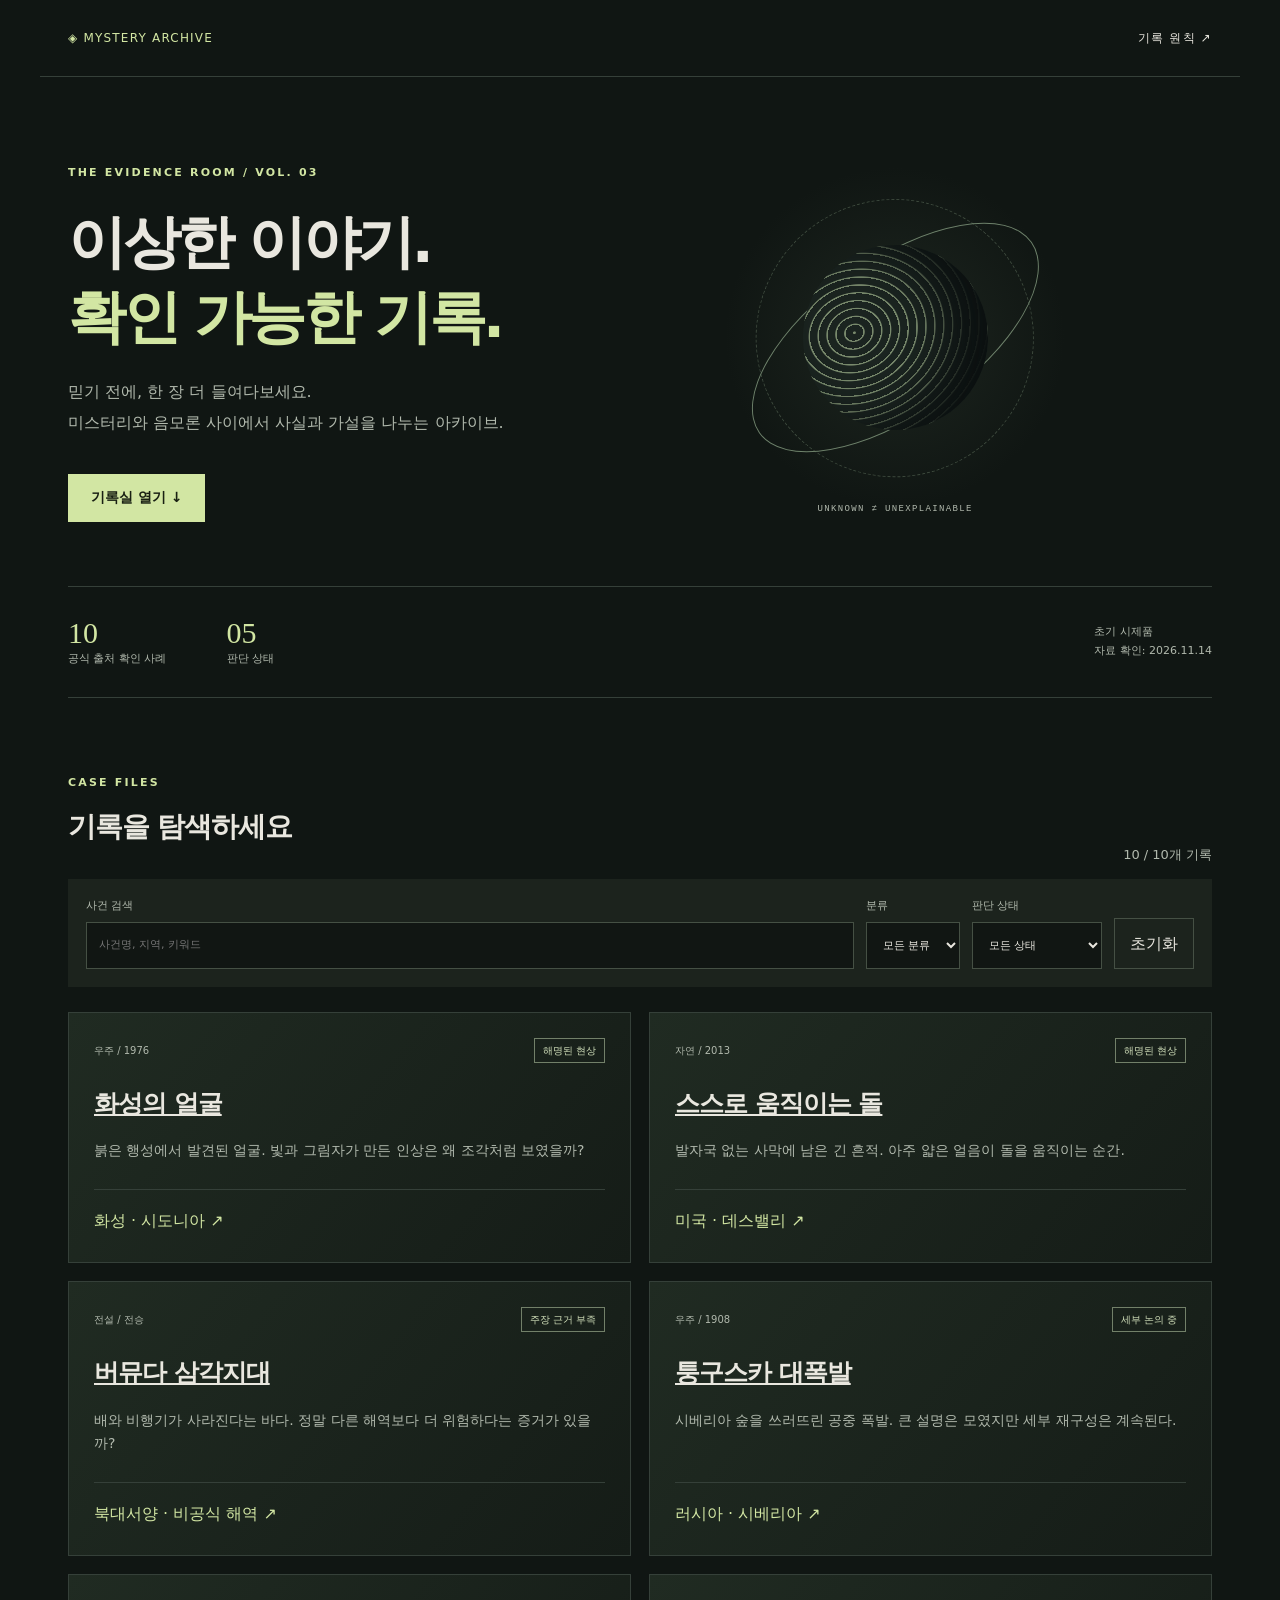
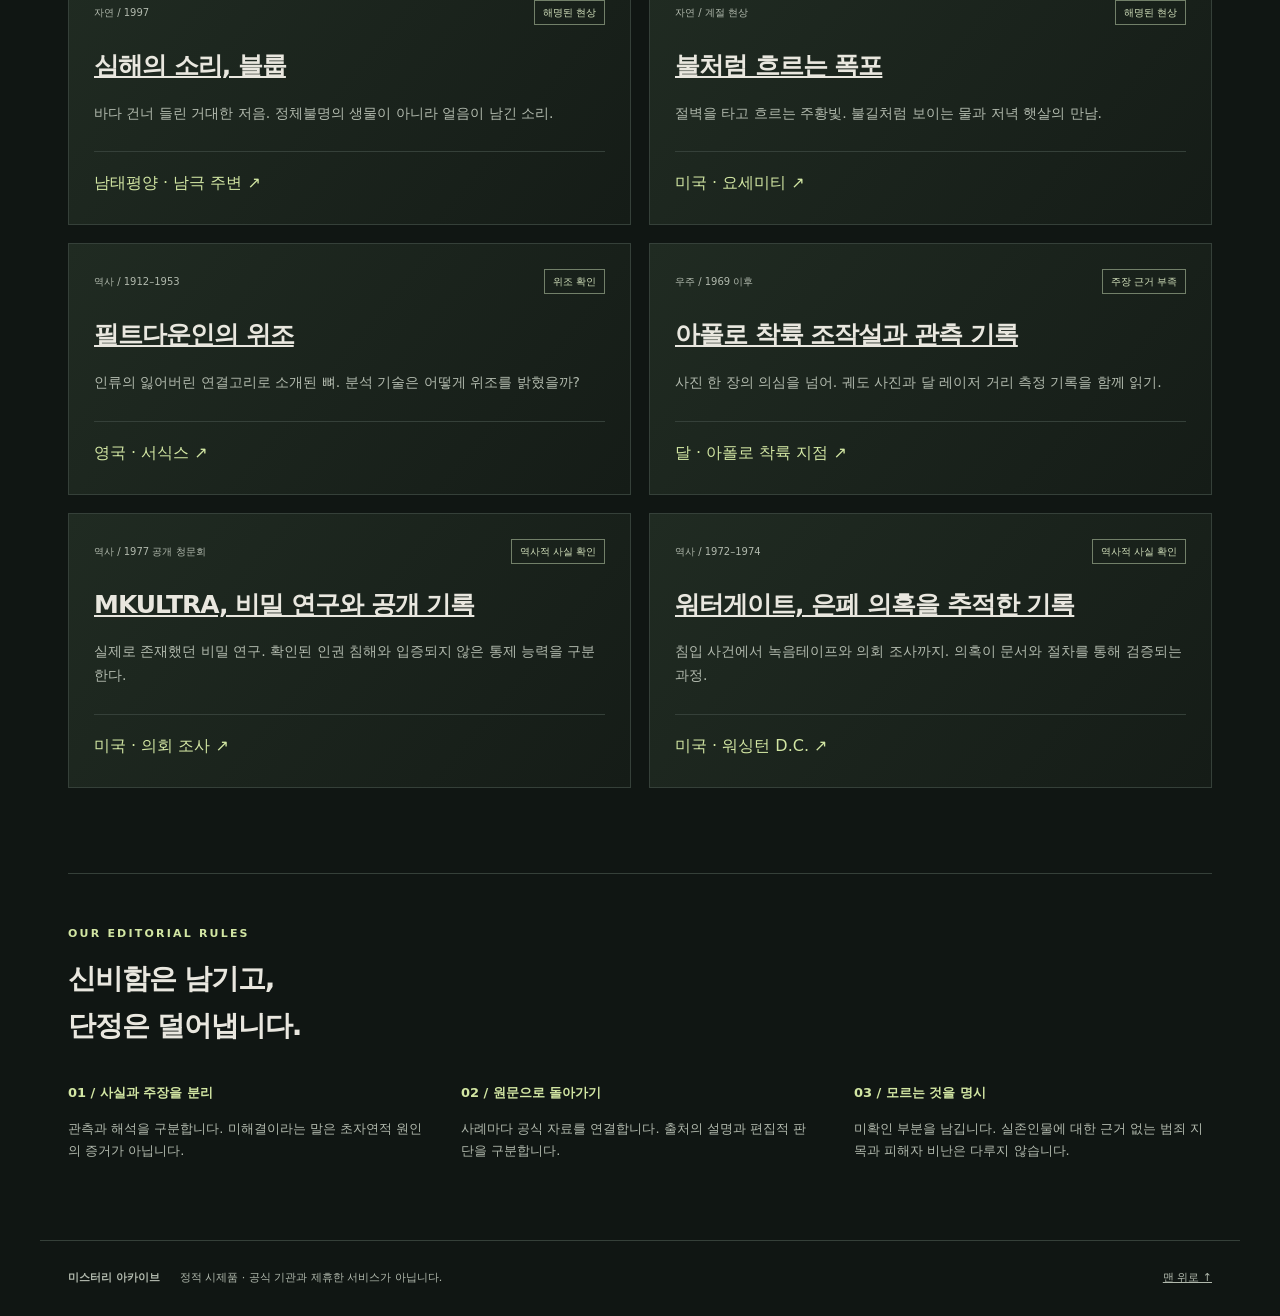
==== index.html @ 91e20eb3 "Publish source-backed static mystery archive" ====
<!doctype html><html lang="ko"><head><meta charset="utf-8"><meta name="viewport" content="width=device-width,initial-scale=1"><meta name="robots" content="noindex,nofollow"><meta name="description" content="미스터리·음모론을 공식 기록으로 살펴보는 한국어 아카이브. 사실, 주장, 불확실성을 구분합니다."><title>미스터리 아카이브 — 증거를 따라가는 기록실</title><link rel="stylesheet" href="style.css"><link rel="canonical" href="https://emfls.github.io/mystery-atlas/">
</head><body><a class="skip" href="#archive">본문으로 이동</a><header><a href="#" class="brand">◈ MYSTERY ARCHIVE</a><a href="#principles">기록 원칙 ↗</a></header><main><section class="hero"><div><p class="eyebrow">THE EVIDENCE ROOM / VOL. 03</p><h1>이상한 이야기.<br><em>확인 가능한 기록.</em></h1><p class="intro">믿기 전에, 한 장 더 들여다보세요.<br>미스터리와 음모론 사이에서 사실과 가설을 나누는 아카이브.</p><a class="primary" href="#archive">기록실 열기 ↓</a></div><div class="diagram" aria-hidden="true"><div class="orbit"></div><div class="orbit second"></div><div class="orb"></div><span>UNKNOWN ≠ UNEXPLAINABLE</span></div></section><section class="facts"><div><strong>10</strong><span>공식 출처 확인 사례</span></div><div><strong>05</strong><span>판단 상태</span></div><p>초기 시제품<br>자료 확인: 2026.11.14</p></section><section id="archive"><div class="section-top"><div><p class="eyebrow">CASE FILES</p><h2>기록을 탐색하세요</h2></div><p id="count" aria-live="polite"></p></div><form id="filters"><label class="search">사건 검색<input id="query" type="search" placeholder="사건명, 지역, 키워드" autocomplete="off"></label><label>분류<select id="category"><option value="">모든 분류</option><option>우주</option><option>자연</option><option>전설</option><option>역사</option></select></label><label>판단 상태<select id="status"><option value="">모든 상태</option><option>해명된 현상</option><option>세부 논의 중</option><option>주장 근거 부족</option><option>위조 확인</option><option>역사적 사실 확인</option></select></label><button type="reset">초기화</button></form><noscript><p>자바스크립트 없이도 상세 기록을 읽을 수 있습니다.</p><ul><li><a href="cases/mars/">화성의 얼굴</a></li><li><a href="cases/stones/">스스로 움직이는 돌</a></li><li><a href="cases/bermuda/">버뮤다 삼각지대</a></li><li><a href="cases/tunguska/">퉁구스카 대폭발</a></li><li><a href="cases/bloop/">심해의 소리, 블룹</a></li><li><a href="cases/firefall/">불처럼 흐르는 폭포</a></li><li><a href="cases/piltdown/">필트다운인의 위조</a></li><li><a href="cases/apollo/">아폴로 착륙 조작설과 관측 기록</a></li><li><a href="cases/mkultra/">MKULTRA, 비밀 연구와 공개 기록</a></li><li><a href="cases/watergate/">워터게이트, 은폐 의혹을 추적한 기록</a></li></ul></noscript><div id="grid"></div><div id="empty" hidden><h3>일치하는 기록이 없습니다.</h3><p>검색어를 줄이거나 필터를 초기화해 보세요.</p></div></section><section id="principles"><p class="eyebrow">OUR EDITORIAL RULES</p><h2>신비함은 남기고,<br>단정은 덜어냅니다.</h2><div class="rules"><article><b>01 / 사실과 주장을 분리</b><p>관측과 해석을 구분합니다. 미해결이라는 말은 초자연적 원인의 증거가 아닙니다.</p></article><article><b>02 / 원문으로 돌아가기</b><p>사례마다 공식 자료를 연결합니다. 출처의 설명과 편집적 판단을 구분합니다.</p></article><article><b>03 / 모르는 것을 명시</b><p>미확인 부분을 남깁니다. 실존인물에 대한 근거 없는 범죄 지목과 피해자 비난은 다루지 않습니다.</p></article></div></section></main><footer><b>미스터리 아카이브</b><span>정적 시제품 · 공식 기관과 제휴한 서비스가 아닙니다.</span><a href="#">맨 위로 ↑</a></footer><dialog id="detail" aria-labelledby="detail-title"><button id="close">닫기 ×</button><div id="detail-body"></div></dialog><script src="app.js"></script></body></html>
---- style.css ----
:root{color-scheme:dark;--bg:#101613;--line:#354039;--ink:#e9e7df;--muted:#b1b9ad;--accent:#d2e6a3}*{box-sizing:border-box}html{scroll-behavior:smooth}body{margin:0;background:var(--bg);color:var(--ink);font:16px/1.7 system-ui,sans-serif}a{color:inherit}button,input,select{font:inherit}button,a:focus-visible,input:focus-visible,select:focus-visible{outline-offset:5px}header,main,footer{max-width:1200px;margin:auto}header{display:flex;justify-content:space-between;padding:28px;border-bottom:1px solid var(--line);font-size:12px;letter-spacing:.1em}header a{text-decoration:none}.brand{color:var(--accent)}.hero{display:grid;grid-template-columns:1.2fr 1fr;gap:40px;align-items:center;padding:75px 28px 64px}.eyebrow{font-size:11px;letter-spacing:.2em;color:var(--accent);font-weight:700}h1{font-size:clamp(35px,4.6vw,58px);line-height:1.3;letter-spacing:-.06em;margin:22px 0;font-weight:650}h1 em{font-style:normal;color:var(--accent)}.intro{color:var(--muted);line-height:1.9}.primary{display:inline-block;background:var(--accent);color:#192013;padding:12px 23px;text-decoration:none;margin-top:20px;font-size:14px;font-weight:700}.diagram{position:relative;aspect-ratio:1;max-height:370px;display:grid;place-items:center;background:radial-gradient(ellipse at center,#43524244,transparent 65%);overflow:hidden}.orb{width:50%;aspect-ratio:1;border-radius:50%;background:repeating-radial-gradient(ellipse at 30% 40%,#78896c 0 1px,#1b2420 2px 9px);box-shadow:inset -35px -15px 45px #0b1010;transform:rotate(-20deg)}.orbit{position:absolute;width:90%;height:42%;border:1px solid #6e826b;border-radius:50%;transform:rotate(-35deg)}.second{transform:rotate(40deg);width:75%;height:75%;border-style:dashed;opacity:.45}.diagram span{position:absolute;bottom:8px;font:9px monospace;letter-spacing:.15em;color:var(--muted)}.facts{border-block:1px solid var(--line);margin:0 28px 65px;display:flex;align-items:center;gap:60px;padding:25px 0}.facts div{display:grid}.facts strong{font:30px Georgia;color:var(--accent)}.facts span,.facts p{font-size:11px;color:var(--muted)}.facts p{margin-left:auto}#archive{padding:0 28px;scroll-margin-top:20px}.section-top{display:flex;justify-content:space-between;align-items:end}h2{font-size:28px;letter-spacing:-.04em;margin:10px 0 28px}#count{font-size:13px;color:var(--muted)}form{display:flex;gap:12px;padding:18px;background:#1c231d;margin-bottom:25px;align-items:end}label{font-size:11px;color:var(--muted);display:grid;gap:6px}.search{flex:1}input,select{width:100%;background:#111613;color:var(--ink);border:1px solid #455044;padding:11px 12px;min-height:47px;border-radius:0}form button{padding:11px 15px;background:transparent;border:1px solid #455044;color:var(--ink);cursor:pointer;min-height:47px}#grid{display:grid;grid-template-columns:1fr 1fr;gap:18px}.card{border:1px solid var(--line);padding:25px;background:linear-gradient(130deg,#202b22,#151c17);display:flex;flex-direction:column;gap:8px}.meta{display:flex;justify-content:space-between;gap:10px;align-items:center;font-size:10px;color:var(--muted)}.badge{border:1px solid #728069;color:#d1dfba;padding:3px 8px;font-size:10px}.card h3{margin:12px 0 6px;font-size:25px;letter-spacing:-.04em}.card p{color:var(--muted);font-size:14px;margin:0 0 18px}.card button{margin-top:auto;padding:14px 0 0;text-align:left;background:none;border:0;border-top:1px solid var(--line);color:var(--accent);cursor:pointer}.card:hover{border-color:#8b9b77}#empty{padding:40px;text-align:center;border:1px dashed var(--line)}#principles{margin:85px 28px 65px;padding-top:40px;border-top:1px solid var(--line)}.rules{display:grid;grid-template-columns:repeat(3,1fr);gap:35px}.rules b{font-size:13px;color:var(--accent)}.rules p{color:var(--muted);font-size:13px}footer{padding:28px;display:flex;gap:20px;border-top:1px solid var(--line);font-size:11px;color:var(--muted)}footer a{margin-left:auto}dialog{max-width:760px;width:calc(100% - 32px);max-height:90vh;overflow:auto;border:1px solid #65715c;background:#171d19;color:var(--ink);padding:32px}dialog::backdrop{background:#000c;backdrop-filter:blur(4px)}#close{float:right;background:transparent;border:1px solid var(--line);color:var(--ink);padding:8px 13px;cursor:pointer}dialog h2{font-size:32px}dialog h3{font-size:16px;color:var(--accent);margin:28px 0 9px}dialog p,dialog li{font-size:14px}dialog .note{background:#293126;padding:15px;color:#c6d5b4}dialog a{color:var(--accent);overflow-wrap:anywhere}.skip{position:absolute;left:10px;top:-100px}.skip:focus{top:10px;background:white;color:black;padding:10px}@media(max-width:650px){header{padding:20px}.brand{font-size:10px}.hero{display:block;padding:42px 20px 25px}.diagram{max-width:250px;margin:15px auto}.facts{margin:0 20px 40px;gap:24px;flex-wrap:wrap}.facts p{margin:0;width:100%}#archive{padding:0 20px}form{flex-wrap:wrap;padding:12px;gap:10px}.search{flex-basis:100%}label:not(.search){flex:1}form button{width:100%}#grid{grid-template-columns:1fr}.card{padding:22px}#principles{margin:55px 20px}.rules{grid-template-columns:1fr;gap:15px}footer{flex-wrap:wrap;padding:20px}footer span{width:100%;order:3}dialog{padding:22px}dialog h2{font-size:27px}.section-top{align-items:start;gap:10px}#count{white-space:nowrap;margin-top:46px}}@media(prefers-reduced-motion:reduce){html{scroll-behavior:auto}}

.sr{position:absolute;width:1px;height:1px;padding:0;margin:-1px;overflow:hidden;clip:rect(0,0,0,0);white-space:nowrap;border:0}label,input,select{min-width:0}button:focus-visible,a:focus-visible,input:focus-visible,select:focus-visible{outline:2px solid var(--accent)}dialog #close{position:sticky;top:0;background:#171d19;min-height:44px}dialog #detail-title:focus{outline:none}.card button{min-height:48px}dialog{overscroll-behavior:contain}body:has(dialog[open]){overflow:hidden}@media(max-width:380px){header{letter-spacing:0;gap:14px}header>a:last-child{white-space:nowrap}.card .meta{flex-wrap:wrap}.facts{gap:18px}h1{font-size:32px}label:not(.search){flex-basis:100%}}
.case-page{max-width:780px;margin:0 auto;padding:48px 20px}.case-page h1{font-size:clamp(2rem,7vw,3.5rem);line-height:1.2}.case-page h2{margin-top:2.5rem;font-size:1.3rem}.case-page p,.case-page li{line-height:1.85;overflow-wrap:anywhere}.case-page li{margin:.7rem 0}.card h3 a{color:inherit}.case-page aside{border-top:1px solid #35483f;margin-top:3rem}
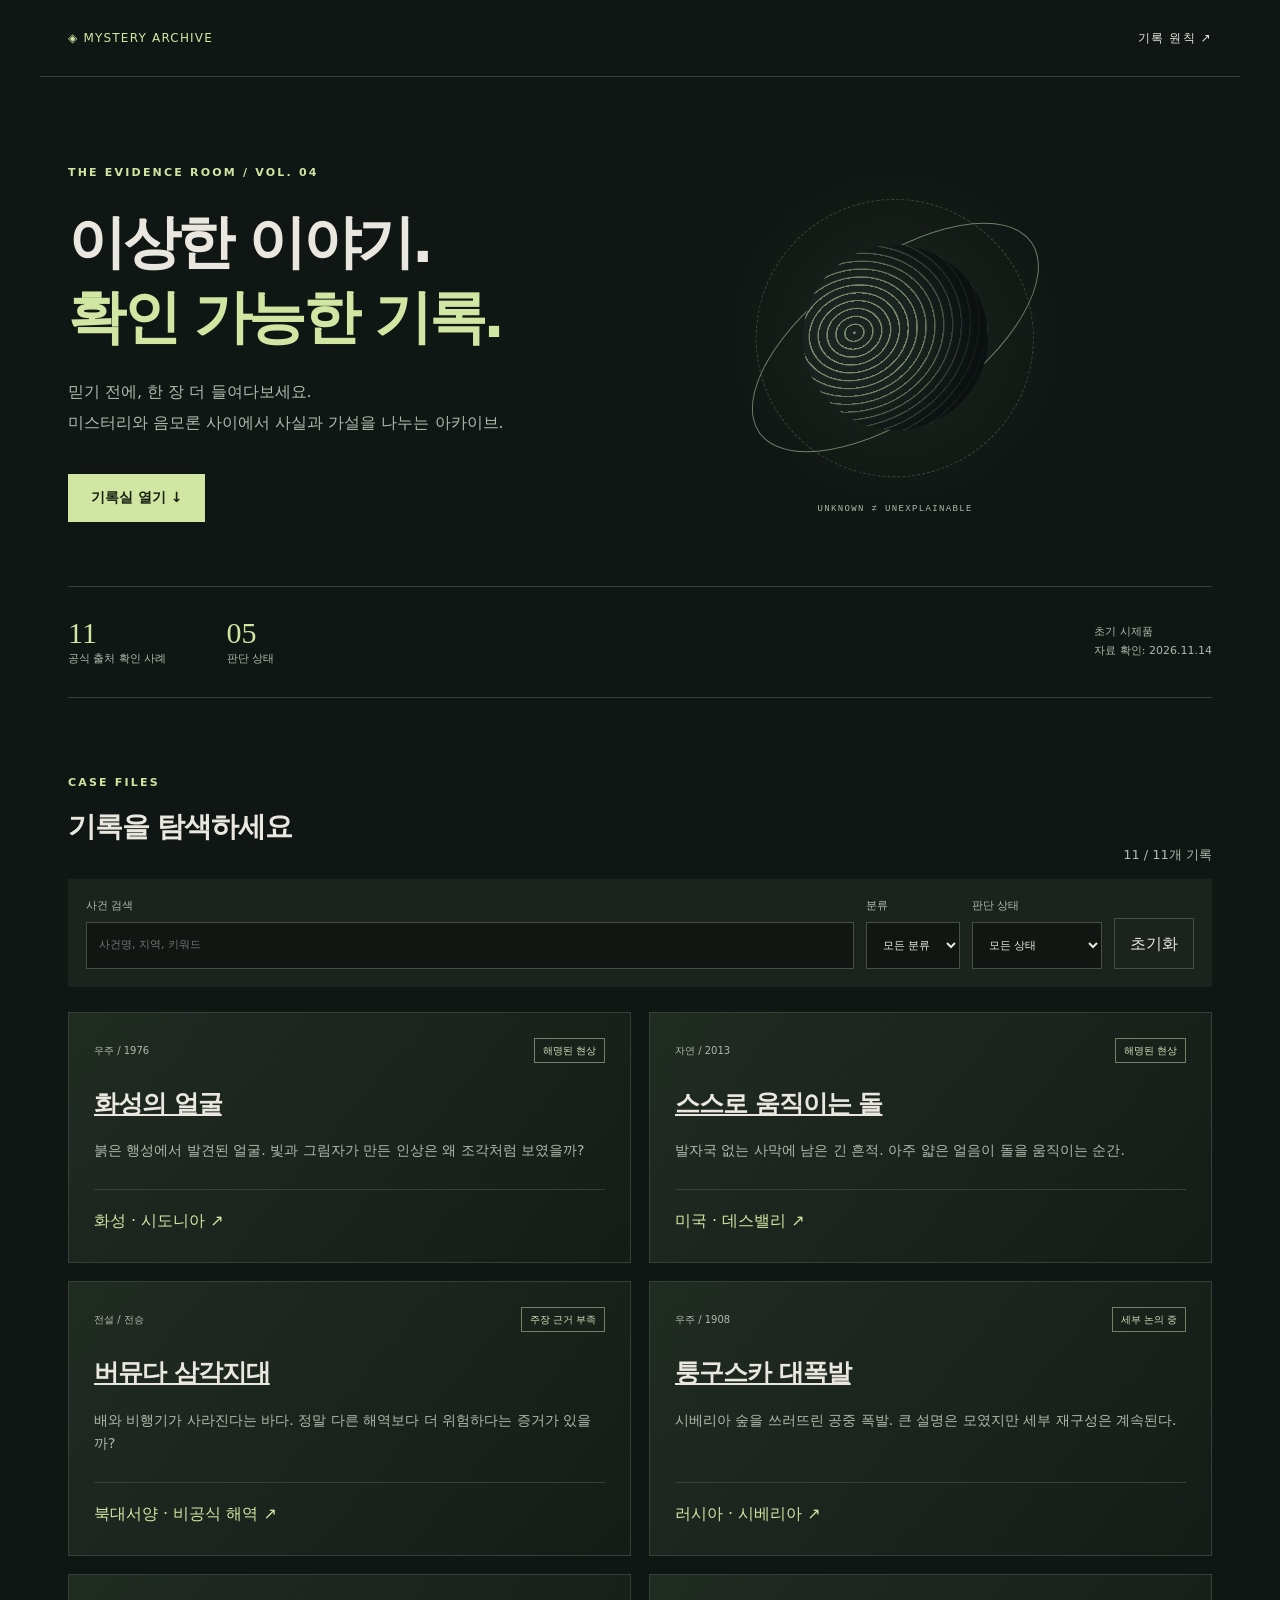
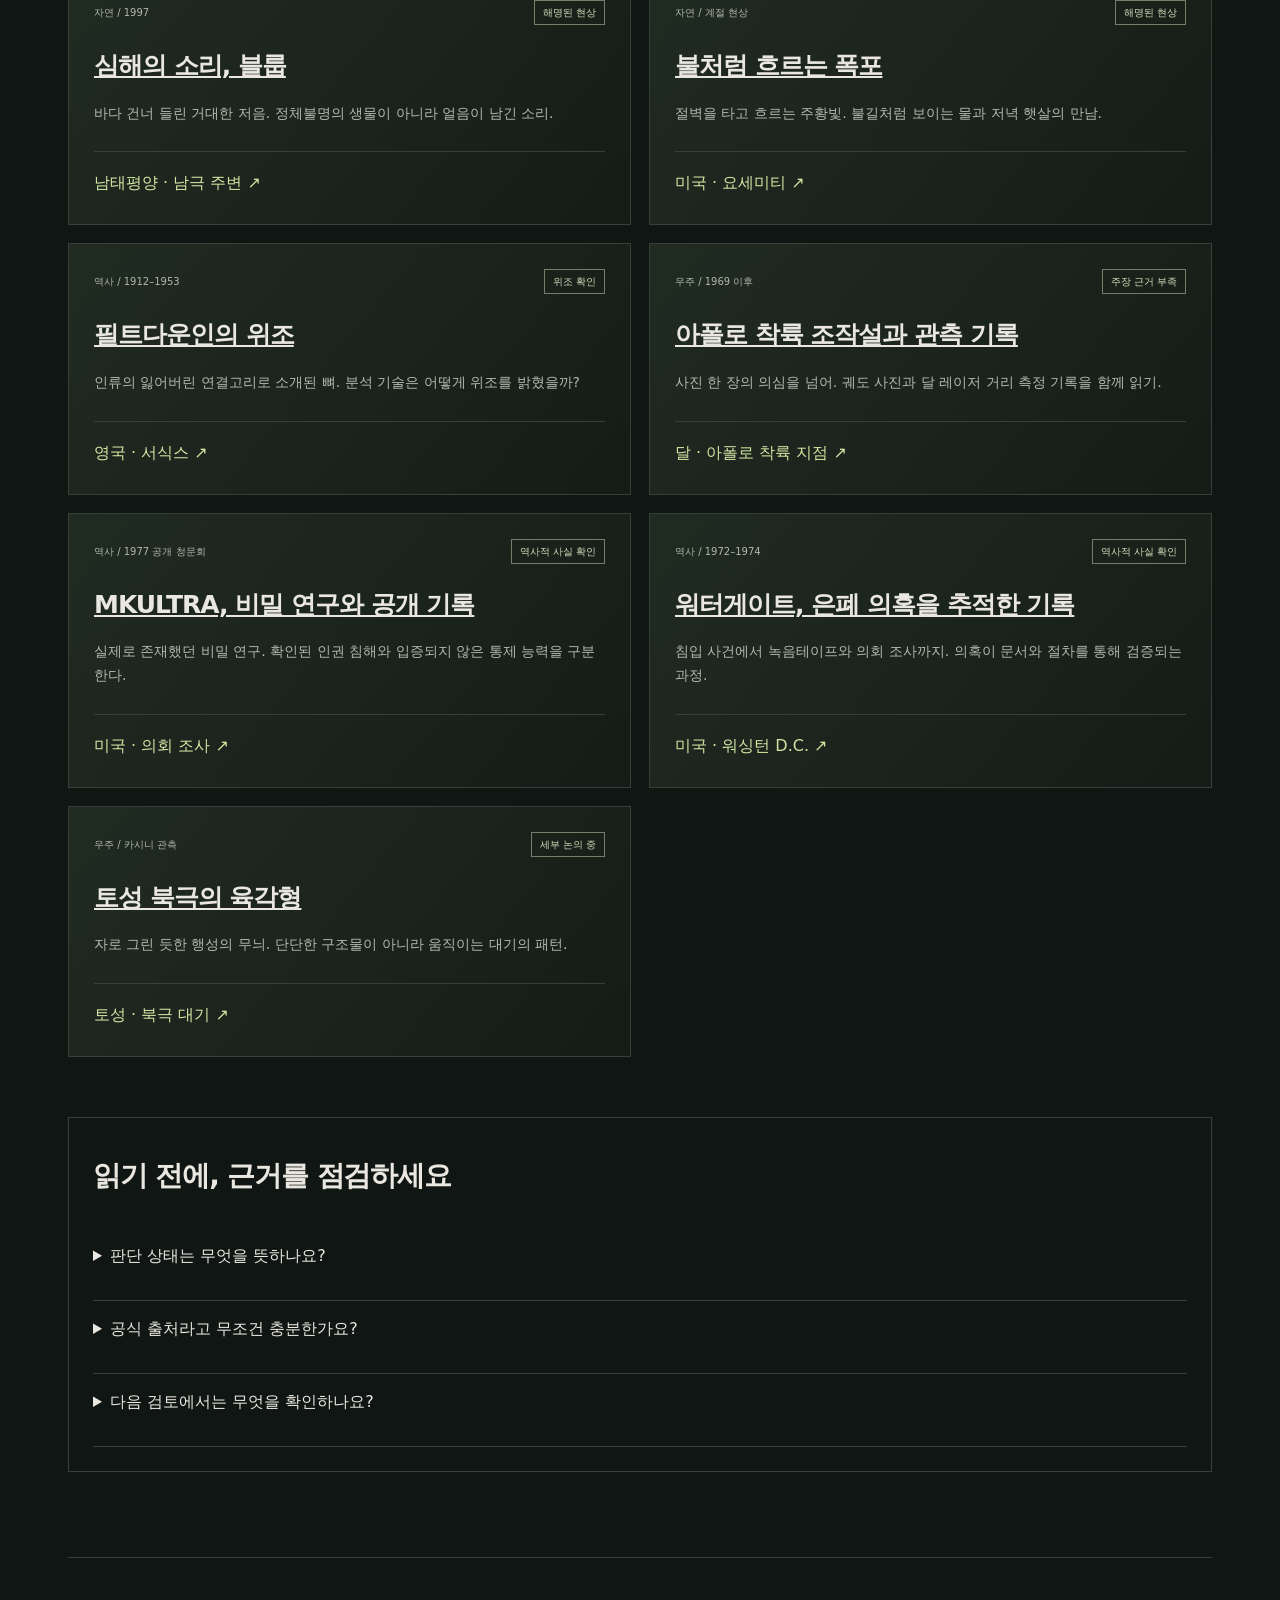
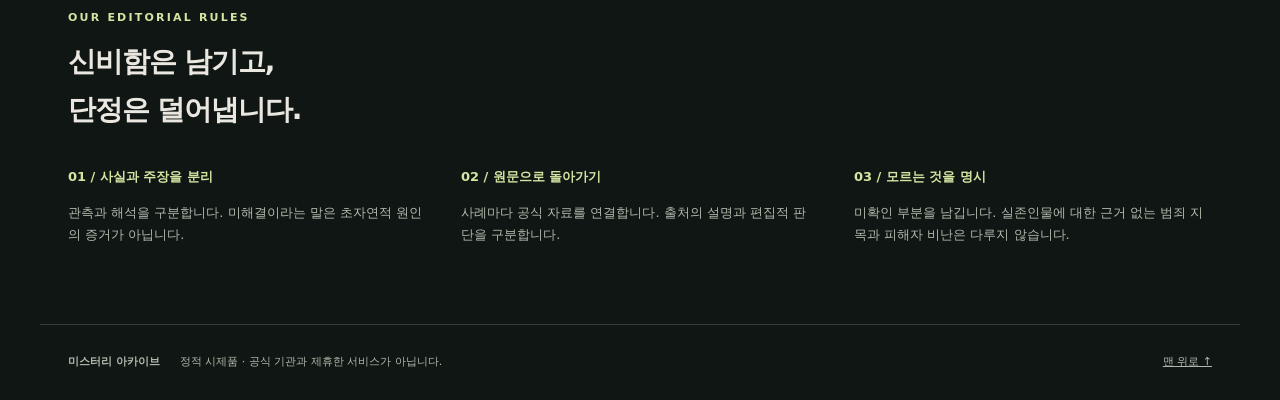
==== commit 2c47f870: "Expand archive with source-checked Saturn hexagon and evidence reading guide" ====
--- a/index.html
+++ b/index.html
@@ -1,2 +1 @@
-<!doctype html><html lang="ko"><head><meta charset="utf-8"><meta name="viewport" content="width=device-width,initial-scale=1"><meta name="robots" content="noindex,nofollow"><meta name="description" content="미스터리·음모론을 공식 기록으로 살펴보는 한국어 아카이브. 사실, 주장, 불확실성을 구분합니다."><title>미스터리 아카이브 — 증거를 따라가는 기록실</title><link rel="stylesheet" href="style.css"><link rel="canonical" href="https://emfls.github.io/mystery-atlas/">
-</head><body><a class="skip" href="#archive">본문으로 이동</a><header><a href="#" class="brand">◈ MYSTERY ARCHIVE</a><a href="#principles">기록 원칙 ↗</a></header><main><section class="hero"><div><p class="eyebrow">THE EVIDENCE ROOM / VOL. 03</p><h1>이상한 이야기.<br><em>확인 가능한 기록.</em></h1><p class="intro">믿기 전에, 한 장 더 들여다보세요.<br>미스터리와 음모론 사이에서 사실과 가설을 나누는 아카이브.</p><a class="primary" href="#archive">기록실 열기 ↓</a></div><div class="diagram" aria-hidden="true"><div class="orbit"></div><div class="orbit second"></div><div class="orb"></div><span>UNKNOWN ≠ UNEXPLAINABLE</span></div></section><section class="facts"><div><strong>10</strong><span>공식 출처 확인 사례</span></div><div><strong>05</strong><span>판단 상태</span></div><p>초기 시제품<br>자료 확인: 2026.11.14</p></section><section id="archive"><div class="section-top"><div><p class="eyebrow">CASE FILES</p><h2>기록을 탐색하세요</h2></div><p id="count" aria-live="polite"></p></div><form id="filters"><label class="search">사건 검색<input id="query" type="search" placeholder="사건명, 지역, 키워드" autocomplete="off"></label><label>분류<select id="category"><option value="">모든 분류</option><option>우주</option><option>자연</option><option>전설</option><option>역사</option></select></label><label>판단 상태<select id="status"><option value="">모든 상태</option><option>해명된 현상</option><option>세부 논의 중</option><option>주장 근거 부족</option><option>위조 확인</option><option>역사적 사실 확인</option></select></label><button type="reset">초기화</button></form><noscript><p>자바스크립트 없이도 상세 기록을 읽을 수 있습니다.</p><ul><li><a href="cases/mars/">화성의 얼굴</a></li><li><a href="cases/stones/">스스로 움직이는 돌</a></li><li><a href="cases/bermuda/">버뮤다 삼각지대</a></li><li><a href="cases/tunguska/">퉁구스카 대폭발</a></li><li><a href="cases/bloop/">심해의 소리, 블룹</a></li><li><a href="cases/firefall/">불처럼 흐르는 폭포</a></li><li><a href="cases/piltdown/">필트다운인의 위조</a></li><li><a href="cases/apollo/">아폴로 착륙 조작설과 관측 기록</a></li><li><a href="cases/mkultra/">MKULTRA, 비밀 연구와 공개 기록</a></li><li><a href="cases/watergate/">워터게이트, 은폐 의혹을 추적한 기록</a></li></ul></noscript><div id="grid"></div><div id="empty" hidden><h3>일치하는 기록이 없습니다.</h3><p>검색어를 줄이거나 필터를 초기화해 보세요.</p></div></section><section id="principles"><p class="eyebrow">OUR EDITORIAL RULES</p><h2>신비함은 남기고,<br>단정은 덜어냅니다.</h2><div class="rules"><article><b>01 / 사실과 주장을 분리</b><p>관측과 해석을 구분합니다. 미해결이라는 말은 초자연적 원인의 증거가 아닙니다.</p></article><article><b>02 / 원문으로 돌아가기</b><p>사례마다 공식 자료를 연결합니다. 출처의 설명과 편집적 판단을 구분합니다.</p></article><article><b>03 / 모르는 것을 명시</b><p>미확인 부분을 남깁니다. 실존인물에 대한 근거 없는 범죄 지목과 피해자 비난은 다루지 않습니다.</p></article></div></section></main><footer><b>미스터리 아카이브</b><span>정적 시제품 · 공식 기관과 제휴한 서비스가 아닙니다.</span><a href="#">맨 위로 ↑</a></footer><dialog id="detail" aria-labelledby="detail-title"><button id="close">닫기 ×</button><div id="detail-body"></div></dialog><script src="app.js"></script></body></html>
+<!doctype html><html lang="ko"><head><meta charset="utf-8"><meta name="viewport" content="width=device-width,initial-scale=1"><meta name="robots" content="noindex,nofollow"><meta name="description" content="미스터리·음모론을 공식 기록으로 살펴보는 한국어 아카이브. 사실, 주장, 불확실성을 구분합니다."><title>미스터리 아카이브 — 증거를 따라가는 기록실</title><link rel="stylesheet" href="style.css"><link rel="canonical" href="https://emfls.github.io/mystery-atlas/"><meta property="og:url" content="https://emfls.github.io/mystery-atlas/"></head><body><a class="skip" href="#archive">본문으로 이동</a><header><a href="#" class="brand">◈ MYSTERY ARCHIVE</a><a href="#principles">기록 원칙 ↗</a></header><main><section class="hero"><div><p class="eyebrow">THE EVIDENCE ROOM / VOL. 04</p><h1>이상한 이야기.<br><em>확인 가능한 기록.</em></h1><p class="intro">믿기 전에, 한 장 더 들여다보세요.<br>미스터리와 음모론 사이에서 사실과 가설을 나누는 아카이브.</p><a class="primary" href="#archive">기록실 열기 ↓</a></div><div class="diagram" aria-hidden="true"><div class="orbit"></div><div class="orbit second"></div><div class="orb"></div><span>UNKNOWN ≠ UNEXPLAINABLE</span></div></section><section class="facts"><div><strong>11</strong><span>공식 출처 확인 사례</span></div><div><strong>05</strong><span>판단 상태</span></div><p>초기 시제품<br>자료 확인: 2026.11.14</p></section><section id="archive"><div class="section-top"><div><p class="eyebrow">CASE FILES</p><h2>기록을 탐색하세요</h2></div><p id="count" aria-live="polite"></p></div><form id="filters"><label class="search">사건 검색<input id="query" type="search" placeholder="사건명, 지역, 키워드" autocomplete="off"></label><label>분류<select id="category"><option value="">모든 분류</option><option>우주</option><option>자연</option><option>전설</option><option>역사</option></select></label><label>판단 상태<select id="status"><option value="">모든 상태</option><option>해명된 현상</option><option>세부 논의 중</option><option>주장 근거 부족</option><option>위조 확인</option><option>역사적 사실 확인</option></select></label><button type="reset">초기화</button></form><noscript><p>자바스크립트 없이도 상세 기록을 읽을 수 있습니다.</p><ul><li><a href="cases/mars/">화성의 얼굴</a></li><li><a href="cases/stones/">스스로 움직이는 돌</a></li><li><a href="cases/bermuda/">버뮤다 삼각지대</a></li><li><a href="cases/tunguska/">퉁구스카 대폭발</a></li><li><a href="cases/bloop/">심해의 소리, 블룹</a></li><li><a href="cases/firefall/">불처럼 흐르는 폭포</a></li><li><a href="cases/piltdown/">필트다운인의 위조</a></li><li><a href="cases/apollo/">아폴로 착륙 조작설과 관측 기록</a></li><li><a href="cases/mkultra/">MKULTRA, 비밀 연구와 공개 기록</a></li><li><a href="cases/watergate/">워터게이트, 은폐 의혹을 추적한 기록</a></li><li><a href="cases/hexagon/">토성 북극의 육각형</a></li></ul></noscript><div id="grid"></div><div id="empty" hidden><h3>일치하는 기록이 없습니다.</h3><p>검색어를 줄이거나 필터를 초기화해 보세요.</p></div></section><section class="evidence-guide" aria-labelledby="evidence-heading"><h2 id="evidence-heading">읽기 전에, 근거를 점검하세요</h2><details><summary>판단 상태는 무엇을 뜻하나요?</summary><p>해명된 현상은 제시한 관측의 설명, 위조 확인은 검사로 확인된 위조, 역사적 사실 확인은 기록으로 확인한 사건을 뜻합니다. 세부 논의 중은 불확실한 부분이 남는다는 뜻이며 모든 가설의 증거가 같다는 의미는 아닙니다. 주장 근거 부족은 제시한 주장이 입증되지 않았다는 편집 판단입니다.</p></details><details><summary>공식 출처라고 무조건 충분한가요?</summary><p>아닙니다. 기관의 설명도 관측 범위·작성 시점·누락된 자료를 확인해야 합니다. 출처 수가 많아도 같은 자료를 되풀이하면 독립 검증이 아닙니다. 각 상세의 사실과 한계를 함께 읽으세요.</p></details><details><summary>다음 검토에서는 무엇을 확인하나요?</summary><p>공개 원문 접근 가능 여부, 후속 관측, 기존 설명의 수정 여부를 확인합니다. 확인일은 사건 발생일이나 실시간 감시 표시가 아닙니다. 이 초기판은 전체 사건을 망라하지 않습니다.</p></details></section><section id="principles"><p class="eyebrow">OUR EDITORIAL RULES</p><h2>신비함은 남기고,<br>단정은 덜어냅니다.</h2><div class="rules"><article><b>01 / 사실과 주장을 분리</b><p>관측과 해석을 구분합니다. 미해결이라는 말은 초자연적 원인의 증거가 아닙니다.</p></article><article><b>02 / 원문으로 돌아가기</b><p>사례마다 공식 자료를 연결합니다. 출처의 설명과 편집적 판단을 구분합니다.</p></article><article><b>03 / 모르는 것을 명시</b><p>미확인 부분을 남깁니다. 실존인물에 대한 근거 없는 범죄 지목과 피해자 비난은 다루지 않습니다.</p></article></div></section></main><footer><b>미스터리 아카이브</b><span>정적 시제품 · 공식 기관과 제휴한 서비스가 아닙니다.</span><a href="#">맨 위로 ↑</a></footer><dialog id="detail" aria-labelledby="detail-title"><button id="close">닫기 ×</button><div id="detail-body"></div></dialog><script src="app.js"></script></body></html>
--- a/style.css
+++ b/style.css
@@ -2,3 +2,5 @@
 
 .sr{position:absolute;width:1px;height:1px;padding:0;margin:-1px;overflow:hidden;clip:rect(0,0,0,0);white-space:nowrap;border:0}label,input,select{min-width:0}button:focus-visible,a:focus-visible,input:focus-visible,select:focus-visible{outline:2px solid var(--accent)}dialog #close{position:sticky;top:0;background:#171d19;min-height:44px}dialog #detail-title:focus{outline:none}.card button{min-height:48px}dialog{overscroll-behavior:contain}body:has(dialog[open]){overflow:hidden}@media(max-width:380px){header{letter-spacing:0;gap:14px}header>a:last-child{white-space:nowrap}.card .meta{flex-wrap:wrap}.facts{gap:18px}h1{font-size:32px}label:not(.search){flex-basis:100%}}
 .case-page{max-width:780px;margin:0 auto;padding:48px 20px}.case-page h1{font-size:clamp(2rem,7vw,3.5rem);line-height:1.2}.case-page h2{margin-top:2.5rem;font-size:1.3rem}.case-page p,.case-page li{line-height:1.85;overflow-wrap:anywhere}.case-page li{margin:.7rem 0}.card h3 a{color:inherit}.case-page aside{border-top:1px solid #35483f;margin-top:3rem}
+
+.evidence-guide{margin:60px 28px;padding:24px;border:1px solid var(--line)}.evidence-guide details{padding:14px 0;border-bottom:1px solid var(--line)}.evidence-guide summary{cursor:pointer;min-height:44px}.evidence-guide summary:focus-visible{outline:2px solid var(--accent)}.evidence-guide p{color:var(--muted);font-size:14px}
